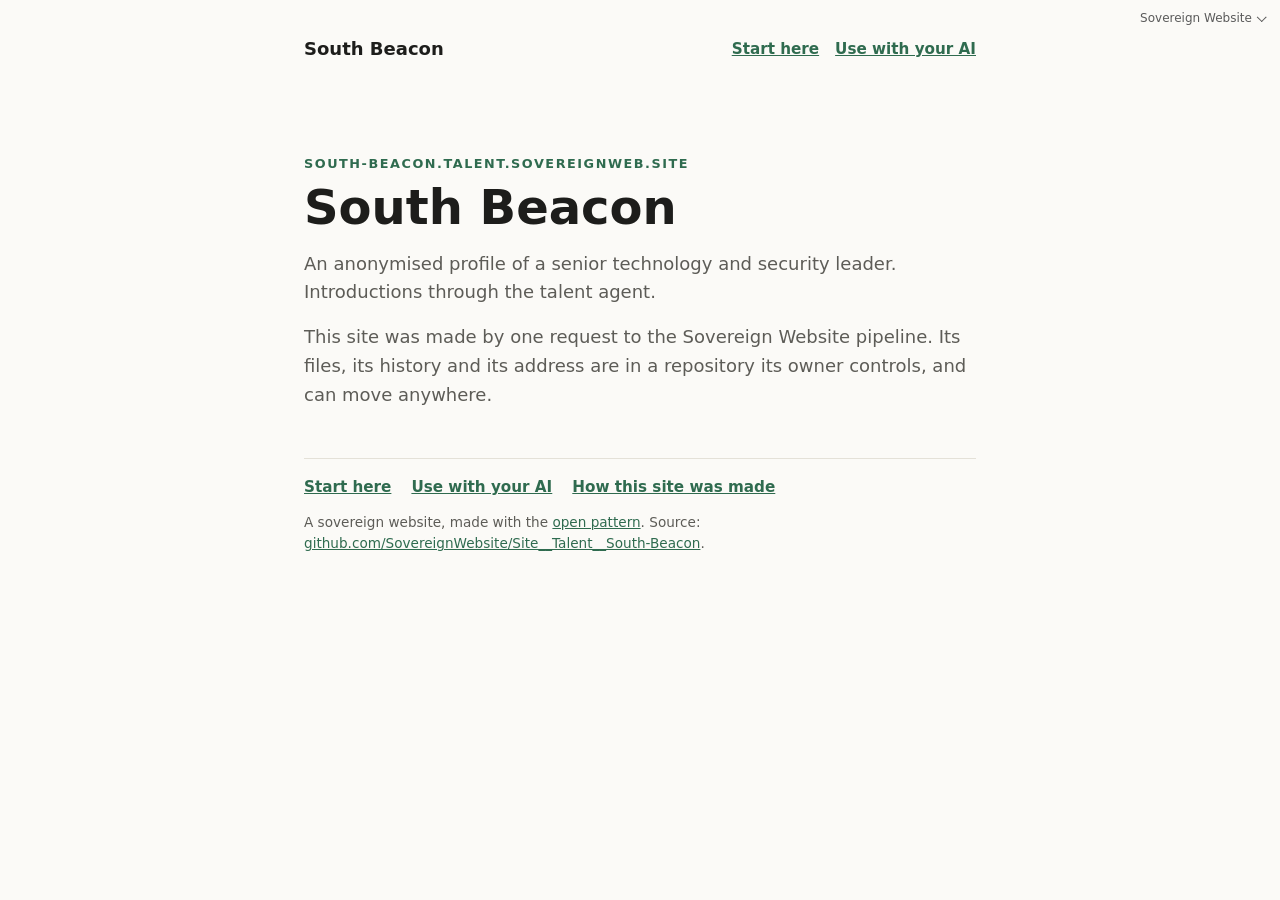
==== site/index.html @ 9245e543 "Seed 16 files from SovereignWebsite__Factory (org-apply)" ====
<!doctype html>
<html lang="en-GB">
<head>
<meta charset="utf-8">
<meta name="viewport" content="width=device-width, initial-scale=1">
<title>South Beacon</title>
<meta name="description" content="An anonymised profile of a senior technology and security leader. Introductions through the talent agent.">
<meta property="og:type" content="website">
<meta property="og:site_name" content="South Beacon">
<meta property="og:locale" content="en_GB">
<meta property="og:url" content="https://south-beacon.talent.sovereignweb.site/">
<meta property="og:title" content="South Beacon">
<meta property="og:description" content="An anonymised profile of a senior technology and security leader. Introductions through the talent agent.">
<meta property="og:image" content="https://south-beacon.talent.sovereignweb.site/assets/share/card-1200x630.jpg">
<meta property="og:image:type" content="image/jpeg">
<meta property="og:image:width" content="1200">
<meta property="og:image:height" content="630">
<meta property="og:image:alt" content="South Beacon">
<meta name="twitter:card" content="summary_large_image">
<meta name="twitter:title" content="South Beacon">
<meta name="twitter:description" content="An anonymised profile of a senior technology and security leader. Introductions through the talent agent.">
<meta name="twitter:image" content="https://south-beacon.talent.sovereignweb.site/assets/share/card-1200x630.jpg">
<link rel="canonical" href="https://south-beacon.talent.sovereignweb.site/">
<style>
:root{--bg:#fbfaf7;--fg:#1d1d1b;--muted:#5d5c57;--accent:#2f6b4f;--line:#e4e1d8}
@media (prefers-color-scheme:dark){:root{--bg:#141513;--fg:#ecebe6;--muted:#a8a69e;--accent:#7fc3a0;--line:#2c2d29}}
*{box-sizing:border-box}body{margin:0;background:var(--bg);color:var(--fg);font:18px/1.6 system-ui,-apple-system,Segoe UI,sans-serif}
main{max-width:44rem;margin:0 auto;padding:10vh 1rem 4rem}
.skip{position:absolute;left:-999px}.skip:focus{left:1rem;top:1rem}
.mark{font-size:.8rem;letter-spacing:.12em;text-transform:uppercase;color:var(--accent);font-weight:600}
h1{font-size:clamp(2rem,6vw,3rem);line-height:1.1;margin:.4rem 0 1rem}
p{color:var(--muted);margin:0 0 1rem}a{color:var(--accent)}
footer{margin-top:3rem;padding-top:1rem;border-top:1px solid var(--line);font-size:.85rem;color:var(--muted)}
/* The Sovereign Website credit on a customer's site: one small, muted control at the far top right that opens a
   pop-up menu of the family links. Not a strip and not a menu bar: the site is about its owner (Dinis, 20 November
   2026: "It needs to fundamentally be about the site and who is it about ... top right pop-up menu").
   CSS only (details/summary), so no script and no CSP issue. It sits in the page's corner, above the owner's header;
   a site whose own header uses that corner moves it with --family-top / --family-right.
   To remove it, the owner sets one attribute: <html data-family-credit="off">. */
.family-credit{--fam-fg:var(--family-fg,#5a5a5a);--fam-strong:var(--family-fg-strong,#111);--fam-bg:var(--family-bg,#fff);
  position:absolute;top:var(--family-top,.4rem);right:var(--family-right,.75rem);z-index:50;font-size:.75rem;line-height:1.4}
@media (prefers-color-scheme:dark){.family-credit{--fam-fg:var(--family-fg,#b5b5b5);--fam-strong:var(--family-fg-strong,#fff);--fam-bg:var(--family-bg,#1c1c1c)}}
.family-credit summary{display:inline-flex;align-items:center;gap:.3rem;cursor:pointer;color:var(--fam-fg);list-style:none;min-height:24px;padding:.15rem .3rem;border-radius:4px}
.family-credit summary::-webkit-details-marker{display:none}
.family-credit summary::after{content:"";width:.35rem;height:.35rem;border:solid currentColor;border-width:0 1px 1px 0;transform:rotate(45deg) translateY(-2px)}
.family-credit summary:hover,.family-credit summary:focus-visible,.family-credit[open] summary{color:var(--fam-strong)}
.family-credit ul{position:absolute;right:0;top:100%;margin:.25rem 0 0;padding:.35rem 0;list-style:none;min-width:11rem;
  background:var(--fam-bg);border:1px solid rgba(127,127,127,.3);border-radius:6px;box-shadow:0 4px 16px rgba(0,0,0,.12)}
.family-credit a{display:block;padding:.3rem .8rem;min-height:24px;color:var(--fam-fg);text-decoration:none}
.family-credit a:hover,.family-credit a:focus-visible{color:var(--fam-strong);background:rgba(127,127,127,.1)}
.family-credit .family-gap{border-bottom:1px solid rgba(127,127,127,.25);padding-bottom:.3rem;margin-bottom:.3rem}
[data-family-credit="off"] .family-credit{display:none}
@media print{.family-credit{display:none}}
.top{display:flex;flex-wrap:wrap;align-items:center;gap:.5rem 1.5rem;max-width:44rem;margin:0 auto;padding:2.2rem 1rem 0}
.top .name{font-weight:600;color:var(--fg);text-decoration:none}
.own{display:flex;gap:1rem;margin-left:auto;font-size:.95rem}
.own a,.site-links a{color:var(--accent);font-weight:600}
.site-links{display:flex;flex-wrap:wrap;gap:.25rem 1.25rem;margin-bottom:.8rem;font-size:.95rem}
@media (max-width:40rem){.own{margin:0;width:100%}}
h2{font-size:1.25rem;margin:2rem 0 .5rem}ol,ul.plain{color:var(--muted);padding-left:1.2rem}li{margin:.35rem 0}
pre{background:rgba(127,127,127,.1);padding:.8rem 1rem;border-radius:6px;white-space:pre-wrap;font-size:.9rem;color:var(--fg)}
code{font-size:.9em}main a,main code{overflow-wrap:anywhere}
</style>
</head>
<body>
<a class="skip" href="#main">Skip to content</a>
<details class="family-credit">
  <summary>Sovereign Website</summary>
  <ul>
    <li><a href="/start/">Start here</a></li>
    <li><a href="/agents/">Use with your AI</a></li>
    <li class="family-gap"><a href="/admin/">How this site was made</a></li>
    <li><a href="https://sovereignwebsite.ai/">Sovereign Website</a></li>
    <li><a href="https://sovereignwebsite.org/">Principles</a></li>
    <li><a href="https://sovereignwebsite.site/">Hosted</a></li>
    <li><a href="https://hub.sovereignweb.site/">Hub</a></li>
    <li><a href="https://agents.sovereignweb.site/">Agents</a></li>
    <li><a href="https://vault.sovereignwebsite.site/">Vault</a></li>
    <li><a href="https://agenticcells.ai/">AgentiCCells</a></li>
    <li><a href="https://riskmandate.ai/">RiskMandate</a></li>
    <li><a href="https://newsroom.sgit.ai/">Newsroom</a></li>
  </ul>
</details>
<header class="top">
  <a class="name" href="/">South Beacon</a>
  <nav class="own" aria-label="This site">
    <a href="/start/">Start here</a>
    <a href="/agents/">Use with your AI</a>
  </nav>
</header>
<main id="main">
<div class="mark">south-beacon.talent.sovereignweb.site</div>
<h1>South Beacon</h1>
<p>An anonymised profile of a senior technology and security leader. Introductions through the talent agent.</p>
<p>This site was made by one request to the Sovereign Website pipeline. Its files, its history and its address are in a repository its owner controls, and can move anywhere.</p>
<footer>
<nav class="site-links" aria-label="About this site">
  <a href="/start/">Start here</a>
  <a href="/agents/">Use with your AI</a>
  <a href="/admin/">How this site was made</a>
</nav>
A sovereign website, made with the <a href="https://sovereignwebsite.org/">open pattern</a>. Source: <a href="https://github.com/SovereignWebsite/Site__Talent__South-Beacon">github.com/SovereignWebsite/Site__Talent__South-Beacon</a>.</footer>
</main>
</body>
</html>
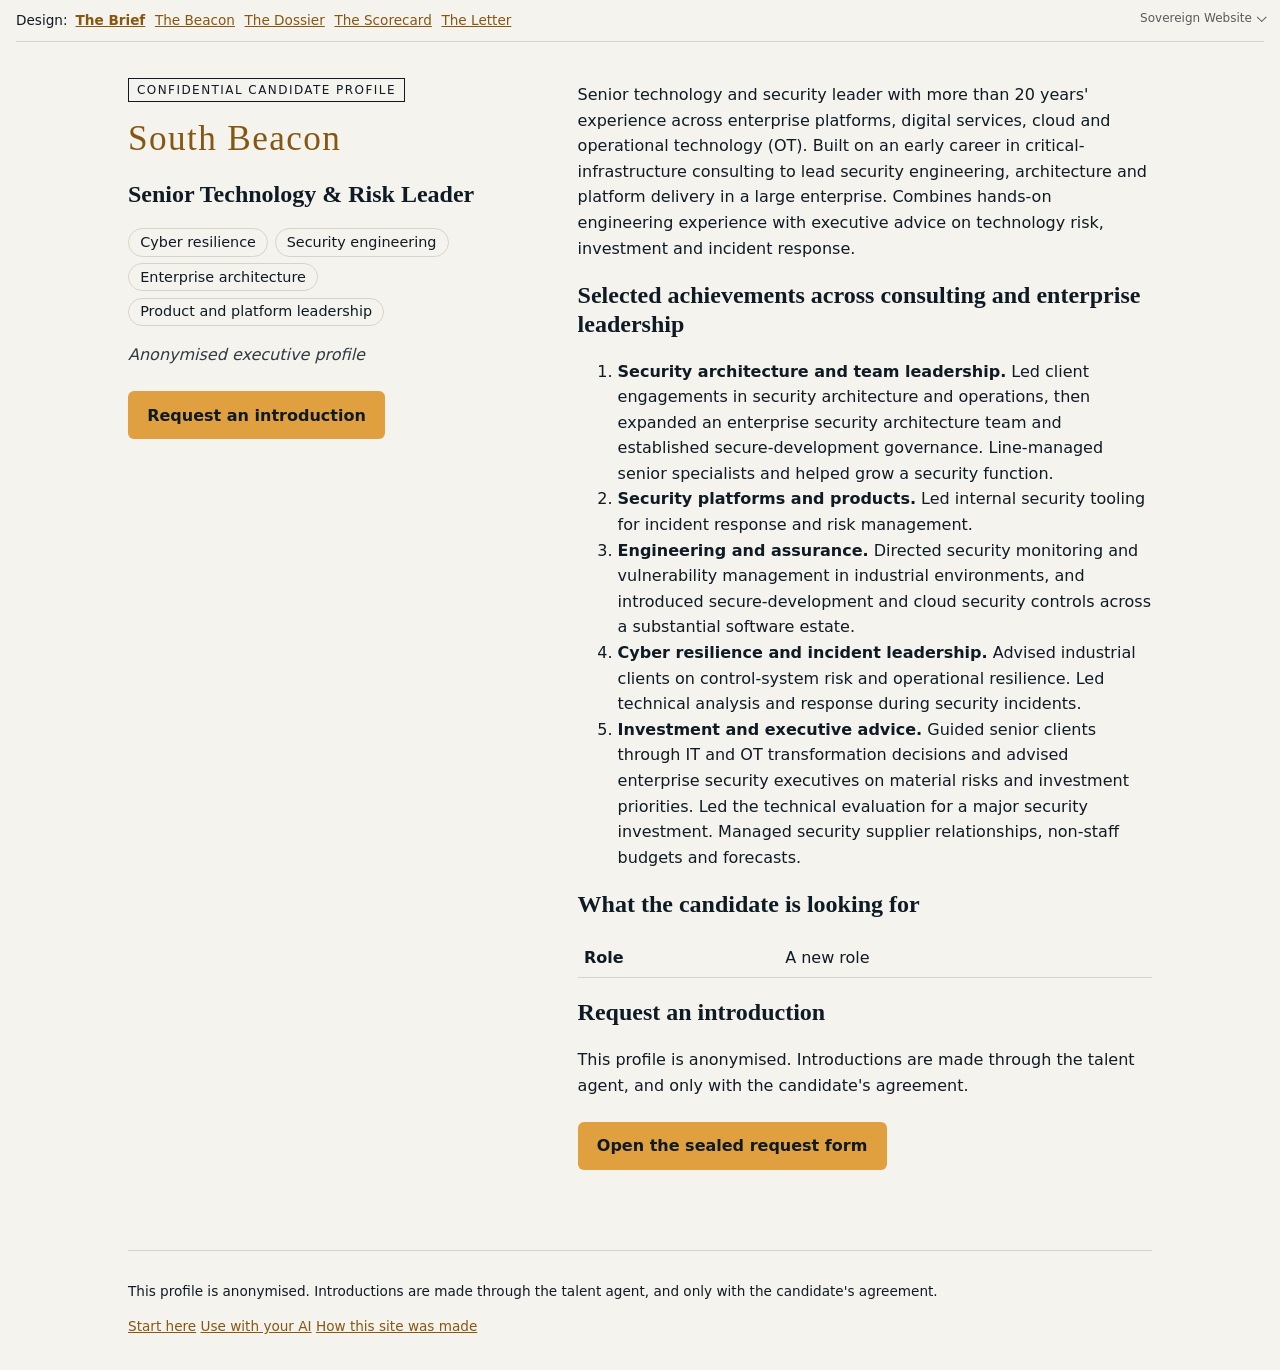
==== commit 53ed6713: "South Beacon: the anonymised profile in five designs, with the introduction form The Brief (home), T" ====
--- a/site/index.html
+++ b/site/index.html
@@ -21,49 +21,10 @@
 <meta name="twitter:description" content="An anonymised profile of a senior technology and security leader. Introductions through the talent agent.">
 <meta name="twitter:image" content="https://south-beacon.talent.sovereignweb.site/assets/share/card-1200x630.jpg">
 <link rel="canonical" href="https://south-beacon.talent.sovereignweb.site/">
-<style>
-:root{--bg:#fbfaf7;--fg:#1d1d1b;--muted:#5d5c57;--accent:#2f6b4f;--line:#e4e1d8}
-@media (prefers-color-scheme:dark){:root{--bg:#141513;--fg:#ecebe6;--muted:#a8a69e;--accent:#7fc3a0;--line:#2c2d29}}
-*{box-sizing:border-box}body{margin:0;background:var(--bg);color:var(--fg);font:18px/1.6 system-ui,-apple-system,Segoe UI,sans-serif}
-main{max-width:44rem;margin:0 auto;padding:10vh 1rem 4rem}
-.skip{position:absolute;left:-999px}.skip:focus{left:1rem;top:1rem}
-.mark{font-size:.8rem;letter-spacing:.12em;text-transform:uppercase;color:var(--accent);font-weight:600}
-h1{font-size:clamp(2rem,6vw,3rem);line-height:1.1;margin:.4rem 0 1rem}
-p{color:var(--muted);margin:0 0 1rem}a{color:var(--accent)}
-footer{margin-top:3rem;padding-top:1rem;border-top:1px solid var(--line);font-size:.85rem;color:var(--muted)}
-/* The Sovereign Website credit on a customer's site: one small, muted control at the far top right that opens a
-   pop-up menu of the family links. Not a strip and not a menu bar: the site is about its owner (Dinis, 20 November
-   2026: "It needs to fundamentally be about the site and who is it about ... top right pop-up menu").
-   CSS only (details/summary), so no script and no CSP issue. It sits in the page's corner, above the owner's header;
-   a site whose own header uses that corner moves it with --family-top / --family-right.
-   To remove it, the owner sets one attribute: <html data-family-credit="off">. */
-.family-credit{--fam-fg:var(--family-fg,#5a5a5a);--fam-strong:var(--family-fg-strong,#111);--fam-bg:var(--family-bg,#fff);
-  position:absolute;top:var(--family-top,.4rem);right:var(--family-right,.75rem);z-index:50;font-size:.75rem;line-height:1.4}
-@media (prefers-color-scheme:dark){.family-credit{--fam-fg:var(--family-fg,#b5b5b5);--fam-strong:var(--family-fg-strong,#fff);--fam-bg:var(--family-bg,#1c1c1c)}}
-.family-credit summary{display:inline-flex;align-items:center;gap:.3rem;cursor:pointer;color:var(--fam-fg);list-style:none;min-height:24px;padding:.15rem .3rem;border-radius:4px}
-.family-credit summary::-webkit-details-marker{display:none}
-.family-credit summary::after{content:"";width:.35rem;height:.35rem;border:solid currentColor;border-width:0 1px 1px 0;transform:rotate(45deg) translateY(-2px)}
-.family-credit summary:hover,.family-credit summary:focus-visible,.family-credit[open] summary{color:var(--fam-strong)}
-.family-credit ul{position:absolute;right:0;top:100%;margin:.25rem 0 0;padding:.35rem 0;list-style:none;min-width:11rem;
-  background:var(--fam-bg);border:1px solid rgba(127,127,127,.3);border-radius:6px;box-shadow:0 4px 16px rgba(0,0,0,.12)}
-.family-credit a{display:block;padding:.3rem .8rem;min-height:24px;color:var(--fam-fg);text-decoration:none}
-.family-credit a:hover,.family-credit a:focus-visible{color:var(--fam-strong);background:rgba(127,127,127,.1)}
-.family-credit .family-gap{border-bottom:1px solid rgba(127,127,127,.25);padding-bottom:.3rem;margin-bottom:.3rem}
-[data-family-credit="off"] .family-credit{display:none}
-@media print{.family-credit{display:none}}
-.top{display:flex;flex-wrap:wrap;align-items:center;gap:.5rem 1.5rem;max-width:44rem;margin:0 auto;padding:2.2rem 1rem 0}
-.top .name{font-weight:600;color:var(--fg);text-decoration:none}
-.own{display:flex;gap:1rem;margin-left:auto;font-size:.95rem}
-.own a,.site-links a{color:var(--accent);font-weight:600}
-.site-links{display:flex;flex-wrap:wrap;gap:.25rem 1.25rem;margin-bottom:.8rem;font-size:.95rem}
-@media (max-width:40rem){.own{margin:0;width:100%}}
-h2{font-size:1.25rem;margin:2rem 0 .5rem}ol,ul.plain{color:var(--muted);padding-left:1.2rem}li{margin:.35rem 0}
-pre{background:rgba(127,127,127,.1);padding:.8rem 1rem;border-radius:6px;white-space:pre-wrap;font-size:.9rem;color:var(--fg)}
-code{font-size:.9em}main a,main code{overflow-wrap:anywhere}
-</style>
+<link rel="stylesheet" href="./assets/site.css">
 </head>
-<body>
-<a class="skip" href="#main">Skip to content</a>
+<body class="d-brief">
+<a class="skip" href="#main">Skip to the profile</a>
 <details class="family-credit">
   <summary>Sovereign Website</summary>
   <ul>
@@ -81,25 +42,12 @@
     <li><a href="https://newsroom.sgit.ai/">Newsroom</a></li>
   </ul>
 </details>
-<header class="top">
-  <a class="name" href="/">South Beacon</a>
-  <nav class="own" aria-label="This site">
-    <a href="/start/">Start here</a>
-    <a href="/agents/">Use with your AI</a>
-  </nav>
-</header>
+<nav class="chooser" aria-label="Choose a design"><span>Design:</span><ul><li><a href="./" aria-current="page">The Brief</a></li><li><a href="./designs/beacon/">The Beacon</a></li><li><a href="./designs/dossier/">The Dossier</a></li><li><a href="./designs/scorecard/">The Scorecard</a></li><li><a href="./designs/letter/">The Letter</a></li></ul></nav>
 <main id="main">
-<div class="mark">south-beacon.talent.sovereignweb.site</div>
-<h1>South Beacon</h1>
-<p>An anonymised profile of a senior technology and security leader. Introductions through the talent agent.</p>
-<p>This site was made by one request to the Sovereign Website pipeline. Its files, its history and its address are in a repository its owner controls, and can move anywhere.</p>
-<footer>
-<nav class="site-links" aria-label="About this site">
-  <a href="/start/">Start here</a>
-  <a href="/agents/">Use with your AI</a>
-  <a href="/admin/">How this site was made</a>
-</nav>
-A sovereign website, made with the <a href="https://sovereignwebsite.org/">open pattern</a>. Source: <a href="https://github.com/SovereignWebsite/Site__Talent__South-Beacon">github.com/SovereignWebsite/Site__Talent__South-Beacon</a>.</footer>
+<div class="brief">
+<aside class="brief-left"><p class="boxed">Confidential candidate profile</p><p class="wordmark">South Beacon</p><h1>Senior Technology &amp; Risk Leader</h1><ul class="specs"><li>Cyber resilience</li><li>Security engineering</li><li>Enterprise architecture</li><li>Product and platform leadership</li></ul><p class="label">Anonymised executive profile</p><a class="cta" href="./introduction/">Request an introduction</a></aside>
+<div class="brief-right"><p class="summary">Senior technology and security leader with more than 20 years' experience across enterprise platforms, digital services, cloud and operational technology (OT). Built on an early career in critical-infrastructure consulting to lead security engineering, architecture and platform delivery in a large enterprise. Combines hands-on engineering experience with executive advice on technology risk, investment and incident response.</p><h2>Selected achievements across consulting and enterprise leadership</h2><ol class="ach"><li><strong>Security architecture and team leadership.</strong> Led client engagements in security architecture and operations, then expanded an enterprise security architecture team and established secure-development governance. Line-managed senior specialists and helped grow a security function.</li><li><strong>Security platforms and products.</strong> Led internal security tooling for incident response and risk management.</li><li><strong>Engineering and assurance.</strong> Directed security monitoring and vulnerability management in industrial environments, and introduced secure-development and cloud security controls across a substantial software estate.</li><li><strong>Cyber resilience and incident leadership.</strong> Advised industrial clients on control-system risk and operational resilience. Led technical analysis and response during security incidents.</li><li><strong>Investment and executive advice.</strong> Guided senior clients through IT and OT transformation decisions and advised enterprise security executives on material risks and investment priorities. Led the technical evaluation for a major security investment. Managed security supplier relationships, non-staff budgets and forecasts.</li></ol><section class="looking" aria-labelledby="lk"><h2 id="lk">What the candidate is looking for</h2><table><tbody><tr><th scope="row">Role</th><td>A new role</td></tr></tbody></table></section><section id="introduction" class="intro" aria-labelledby="in"><h2 id="in">Request an introduction</h2><p>This profile is anonymised. Introductions are made through the talent agent, and only with the candidate's agreement.</p><p><a class="cta" href="./introduction/">Open the sealed request form</a></p></section></div></div>
 </main>
+<footer><p>This profile is anonymised. Introductions are made through the talent agent, and only with the candidate's agreement.</p><nav class="site-links" aria-label="About this site"><a href="/start/">Start here</a> <a href="/agents/">Use with your AI</a> <a href="/admin/">How this site was made</a></nav></footer>
 </body>
 </html>
--- a/site/assets/site.css
+++ b/site/assets/site.css
@@ -0,0 +1,63 @@
+:root{--ink:#0E1A24;--paper:#F5F3EE;--amber:#E0A040;--amber-text:#865710;--line:#d8d3c8;--bg:var(--paper);--fg:var(--ink);--accent:var(--amber-text)}
+@media (prefers-color-scheme:dark){:root{--bg:var(--ink);--fg:var(--paper);--accent:var(--amber);--line:#2c3a46}}
+*{box-sizing:border-box}html{-webkit-text-size-adjust:100%}
+body{margin:0;background:var(--bg);color:var(--fg);font:1rem/1.6 system-ui,-apple-system,"Segoe UI",Roboto,sans-serif;padding:0 16px}
+main{max-width:64rem;margin:0 auto;padding:1.5rem 0}
+h1,h2,h3,.wordmark,.stencil{font-family:Georgia,"Times New Roman",serif;line-height:1.2}
+.wordmark{font-size:2.2rem;letter-spacing:.04em;margin:.2rem 0;color:var(--accent)}
+.label{font-style:italic;opacity:.85}
+.specs{list-style:none;padding:0;display:flex;flex-wrap:wrap;gap:.4rem}.specs li{border:1px solid var(--line);border-radius:99px;padding:.1rem .7rem;font-size:.9rem}
+.cta{display:inline-block;background:var(--amber);color:var(--ink);font-weight:600;padding:.7rem 1.2rem;border-radius:6px;text-decoration:none;margin:.5rem 0}
+.cta:focus-visible,a:focus-visible{outline:3px solid var(--accent);outline-offset:2px}
+a{color:var(--accent)}
+table{border-collapse:collapse;width:100%}th,td{text-align:left;padding:.4rem;border-bottom:1px solid var(--line);vertical-align:top}
+.form-slot{border:1px dashed var(--line);padding:1rem;border-radius:6px}
+.skip{position:absolute;left:-999px}.skip:focus{left:16px;top:8px;background:var(--bg);padding:.4rem}
+.chooser{display:flex;flex-wrap:wrap;gap:.5rem;align-items:center;font-size:.85rem;padding:.6rem 0;border-bottom:1px solid var(--line)}
+.chooser ul{list-style:none;display:flex;flex-wrap:wrap;gap:.6rem;padding:0;margin:0}.chooser [aria-current]{font-weight:700}
+footer{max-width:64rem;margin:2rem auto;font-size:.85rem;border-top:1px solid var(--line);padding-top:1rem}.draft{font-weight:600}
+/* The Brief */
+.boxed{display:inline-block;border:1px solid currentColor;padding:.1rem .5rem;font-size:.75rem;letter-spacing:.12em;text-transform:uppercase}
+@media (min-width:52rem){.brief{display:grid;grid-template-columns:40% 1fr;gap:2.5rem}.brief-left{position:sticky;top:1rem;align-self:start}}
+@media print{.chooser,.cta,.form-slot,footer .draft{display:none}body{font-size:10pt}}
+/* The Beacon */
+.d-beacon{--bg:var(--ink);--fg:var(--paper);--accent:var(--amber);--line:#2c3a46;--family-fg:#c9c9c9;--family-fg-strong:#fff;--family-bg:#1c2731}
+.beacon{width:12rem;max-width:100%;height:auto}.beacon .tower{fill:currentColor;opacity:.8}.beacon .lamp{fill:var(--amber)}
+.beacon .sweep path{fill:var(--amber);opacity:.35;transform-origin:60px 40px;animation:sweep 6s ease-in-out infinite alternate}
+@keyframes sweep{from{transform:scaleX(.3)}to{transform:scaleX(1)}}
+@media (prefers-reduced-motion:reduce){.beacon .sweep path{animation:none}}
+.hero{text-align:center;padding:2rem 0}.hero .specs{justify-content:center}
+.signals{list-style:none;padding:0;display:grid;gap:1rem}@media (min-width:52rem){.signals{grid-template-columns:repeat(2,1fr)}}
+.signals li{border-left:3px solid var(--amber);padding-left:1rem}.sig{font-family:Georgia,serif;color:var(--amber)}
+/* The Dossier */
+.d-dossier .cover{background:#d9c49a;color:var(--ink);padding:3rem 1rem;text-align:center;border-radius:4px}
+.d-dossier .cover a{color:var(--ink)}
+.stencil{font-size:2.4rem;letter-spacing:.2em;text-transform:uppercase;margin:0}
+.cards{display:grid;gap:1.2rem;margin-top:1.5rem}.card{background:var(--bg);border:1px solid var(--line);border-top:6px solid var(--amber);padding:1rem 1.2rem;border-radius:4px}
+/* The Scorecard */
+.tiles{list-style:none;padding:0;display:grid;gap:1rem}@media (min-width:44rem){.tiles{grid-template-columns:repeat(2,1fr)}}
+.tiles li{border:1px solid var(--line);border-radius:6px;padding:1rem}.fit{list-style:none;padding:0}.fit li{padding:.3rem 0}.hint{font-size:.9rem}
+/* The Letter */
+.letter{max-width:40rem;margin:0 auto;font-family:Georgia,"Times New Roman",serif;font-size:1.08rem}
+.sign{font-style:italic;font-size:1.4rem;color:var(--accent)}
+.d-letter .intro{max-width:40rem;margin:2rem auto 0}
+/* The Sovereign Website credit on a customer's site: one small, muted control at the far top right that opens a
+   pop-up menu of the family links. Not a strip and not a menu bar: the site is about its owner (Dinis, 20 November
+   2026: "It needs to fundamentally be about the site and who is it about ... top right pop-up menu").
+   CSS only (details/summary), so no script and no CSP issue. It sits in the page's corner, above the owner's header;
+   a site whose own header uses that corner moves it with --family-top / --family-right.
+   To remove it, the owner sets one attribute: <html data-family-credit="off">. */
+.family-credit{--fam-fg:var(--family-fg,#5a5a5a);--fam-strong:var(--family-fg-strong,#111);--fam-bg:var(--family-bg,#fff);
+  position:absolute;top:var(--family-top,.4rem);right:var(--family-right,.75rem);z-index:50;font-size:.75rem;line-height:1.4}
+@media (prefers-color-scheme:dark){.family-credit{--fam-fg:var(--family-fg,#b5b5b5);--fam-strong:var(--family-fg-strong,#fff);--fam-bg:var(--family-bg,#1c1c1c)}}
+.family-credit summary{display:inline-flex;align-items:center;gap:.3rem;cursor:pointer;color:var(--fam-fg);list-style:none;min-height:24px;padding:.15rem .3rem;border-radius:4px}
+.family-credit summary::-webkit-details-marker{display:none}
+.family-credit summary::after{content:"";width:.35rem;height:.35rem;border:solid currentColor;border-width:0 1px 1px 0;transform:rotate(45deg) translateY(-2px)}
+.family-credit summary:hover,.family-credit summary:focus-visible,.family-credit[open] summary{color:var(--fam-strong)}
+.family-credit ul{position:absolute;right:0;top:100%;margin:.25rem 0 0;padding:.35rem 0;list-style:none;min-width:11rem;
+  background:var(--fam-bg);border:1px solid rgba(127,127,127,.3);border-radius:6px;box-shadow:0 4px 16px rgba(0,0,0,.12)}
+.family-credit a{display:block;padding:.3rem .8rem;min-height:24px;color:var(--fam-fg);text-decoration:none}
+.family-credit a:hover,.family-credit a:focus-visible{color:var(--fam-strong);background:rgba(127,127,127,.1)}
+.family-credit .family-gap{border-bottom:1px solid rgba(127,127,127,.25);padding-bottom:.3rem;margin-bottom:.3rem}
+[data-family-credit="off"] .family-credit{display:none}
+@media print{.family-credit{display:none}}
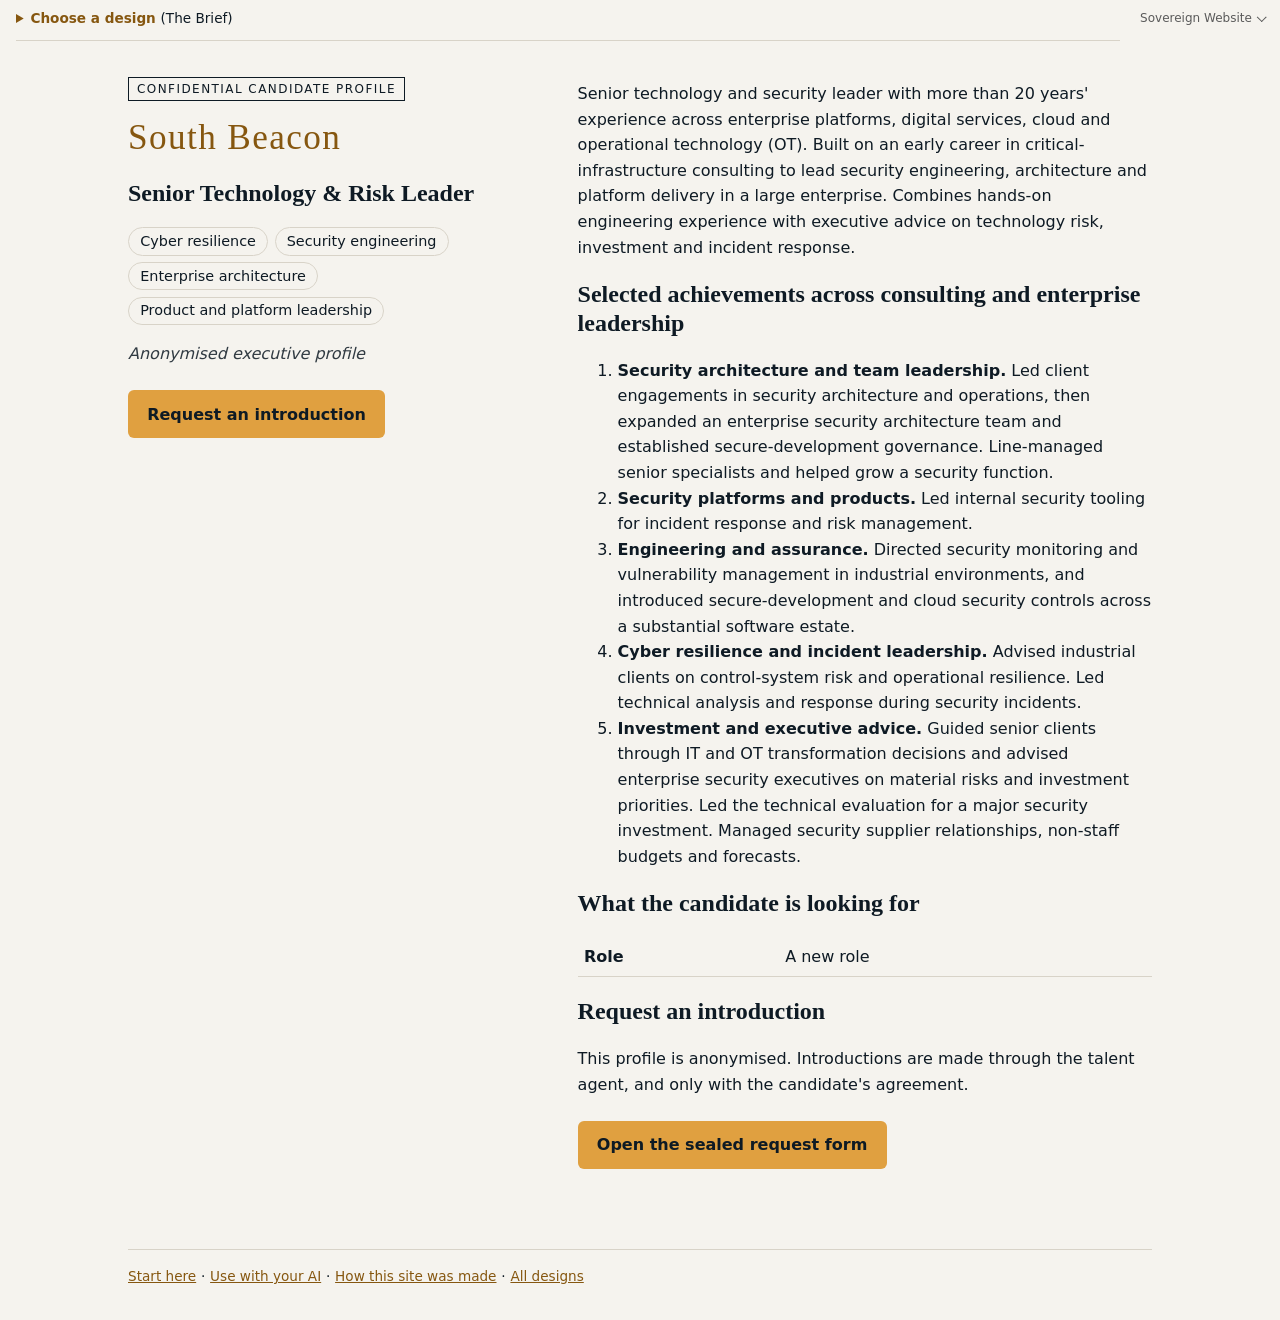
==== commit 93ee52a4: "South Beacon: design round 1 fixes From design.b.rounds' round 1: the design switcher is now one "Ch" ====
--- a/site/index.html
+++ b/site/index.html
@@ -42,12 +42,12 @@
     <li><a href="https://newsroom.sgit.ai/">Newsroom</a></li>
   </ul>
 </details>
-<nav class="chooser" aria-label="Choose a design"><span>Design:</span><ul><li><a href="./" aria-current="page">The Brief</a></li><li><a href="./designs/beacon/">The Beacon</a></li><li><a href="./designs/dossier/">The Dossier</a></li><li><a href="./designs/scorecard/">The Scorecard</a></li><li><a href="./designs/letter/">The Letter</a></li></ul></nav>
+<details class="chooser"><summary>Choose a design <span class="now">(The Brief)</span></summary><nav aria-label="Designs"><ul><li><a href="./" aria-current="page">The Brief</a></li><li><a href="./designs/beacon/">The Beacon</a></li><li><a href="./designs/dossier/">The Dossier</a></li><li><a href="./designs/scorecard/">The Scorecard</a></li><li><a href="./designs/letter/">The Letter</a></li></ul></nav></details>
 <main id="main">
 <div class="brief">
 <aside class="brief-left"><p class="boxed">Confidential candidate profile</p><p class="wordmark">South Beacon</p><h1>Senior Technology &amp; Risk Leader</h1><ul class="specs"><li>Cyber resilience</li><li>Security engineering</li><li>Enterprise architecture</li><li>Product and platform leadership</li></ul><p class="label">Anonymised executive profile</p><a class="cta" href="./introduction/">Request an introduction</a></aside>
 <div class="brief-right"><p class="summary">Senior technology and security leader with more than 20 years' experience across enterprise platforms, digital services, cloud and operational technology (OT). Built on an early career in critical-infrastructure consulting to lead security engineering, architecture and platform delivery in a large enterprise. Combines hands-on engineering experience with executive advice on technology risk, investment and incident response.</p><h2>Selected achievements across consulting and enterprise leadership</h2><ol class="ach"><li><strong>Security architecture and team leadership.</strong> Led client engagements in security architecture and operations, then expanded an enterprise security architecture team and established secure-development governance. Line-managed senior specialists and helped grow a security function.</li><li><strong>Security platforms and products.</strong> Led internal security tooling for incident response and risk management.</li><li><strong>Engineering and assurance.</strong> Directed security monitoring and vulnerability management in industrial environments, and introduced secure-development and cloud security controls across a substantial software estate.</li><li><strong>Cyber resilience and incident leadership.</strong> Advised industrial clients on control-system risk and operational resilience. Led technical analysis and response during security incidents.</li><li><strong>Investment and executive advice.</strong> Guided senior clients through IT and OT transformation decisions and advised enterprise security executives on material risks and investment priorities. Led the technical evaluation for a major security investment. Managed security supplier relationships, non-staff budgets and forecasts.</li></ol><section class="looking" aria-labelledby="lk"><h2 id="lk">What the candidate is looking for</h2><table><tbody><tr><th scope="row">Role</th><td>A new role</td></tr></tbody></table></section><section id="introduction" class="intro" aria-labelledby="in"><h2 id="in">Request an introduction</h2><p>This profile is anonymised. Introductions are made through the talent agent, and only with the candidate's agreement.</p><p><a class="cta" href="./introduction/">Open the sealed request form</a></p></section></div></div>
 </main>
-<footer><p>This profile is anonymised. Introductions are made through the talent agent, and only with the candidate's agreement.</p><nav class="site-links" aria-label="About this site"><a href="/start/">Start here</a> <a href="/agents/">Use with your AI</a> <a href="/admin/">How this site was made</a></nav></footer>
+<footer><nav class="site-links" aria-label="About this site"><a href="/start/">Start here</a><span aria-hidden="true"> · </span><a href="/agents/">Use with your AI</a><span aria-hidden="true"> · </span><a href="/admin/">How this site was made</a><span aria-hidden="true"> · </span><a href="./designs/">All designs</a></nav></footer>
 </body>
 </html>
--- a/site/assets/site.css
+++ b/site/assets/site.css
@@ -13,8 +13,11 @@
 table{border-collapse:collapse;width:100%}th,td{text-align:left;padding:.4rem;border-bottom:1px solid var(--line);vertical-align:top}
 .form-slot{border:1px dashed var(--line);padding:1rem;border-radius:6px}
 .skip{position:absolute;left:-999px}.skip:focus{left:16px;top:8px;background:var(--bg);padding:.4rem}
-.chooser{display:flex;flex-wrap:wrap;gap:.5rem;align-items:center;font-size:.85rem;padding:.6rem 0;border-bottom:1px solid var(--line)}
-.chooser ul{list-style:none;display:flex;flex-wrap:wrap;gap:.6rem;padding:0;margin:0}.chooser [aria-current]{font-weight:700}
+.chooser{font-size:.85rem;padding:.5rem 0;border-bottom:1px solid var(--line);margin-right:9rem}
+.chooser summary{cursor:pointer;min-height:24px;color:var(--accent);font-weight:600}.chooser .now{font-weight:400;color:var(--fg)}
+.chooser ul{list-style:none;display:flex;flex-wrap:wrap;gap:.4rem .9rem;padding:.5rem 0 0;margin:0}.chooser [aria-current]{font-weight:700}
+.site-links{display:flex;flex-wrap:wrap;gap:.2rem .3rem}
+.designs-list{list-style:none;padding:0;display:grid;gap:1rem}.designs-list li{border:1px solid var(--line);border-radius:6px;padding:1rem}
 footer{max-width:64rem;margin:2rem auto;font-size:.85rem;border-top:1px solid var(--line);padding-top:1rem}.draft{font-weight:600}
 /* The Brief */
 .boxed{display:inline-block;border:1px solid currentColor;padding:.1rem .5rem;font-size:.75rem;letter-spacing:.12em;text-transform:uppercase}
@@ -36,7 +39,7 @@
 .cards{display:grid;gap:1.2rem;margin-top:1.5rem}.card{background:var(--bg);border:1px solid var(--line);border-top:6px solid var(--amber);padding:1rem 1.2rem;border-radius:4px}
 /* The Scorecard */
 .tiles{list-style:none;padding:0;display:grid;gap:1rem}@media (min-width:44rem){.tiles{grid-template-columns:repeat(2,1fr)}}
-.tiles li{border:1px solid var(--line);border-radius:6px;padding:1rem}.fit{list-style:none;padding:0}.fit li{padding:.3rem 0}.hint{font-size:.9rem}
+.tiles li{border:1px solid var(--line);border-radius:6px;padding:1rem}.fit{list-style:none;padding:0}.fit li{padding:.3rem 0;display:flex;gap:.6rem;align-items:flex-start}.fit input{width:24px;height:24px;flex:none;margin:0}.hint{font-size:.9rem}
 /* The Letter */
 .letter{max-width:40rem;margin:0 auto;font-family:Georgia,"Times New Roman",serif;font-size:1.08rem}
 .sign{font-style:italic;font-size:1.4rem;color:var(--accent)}
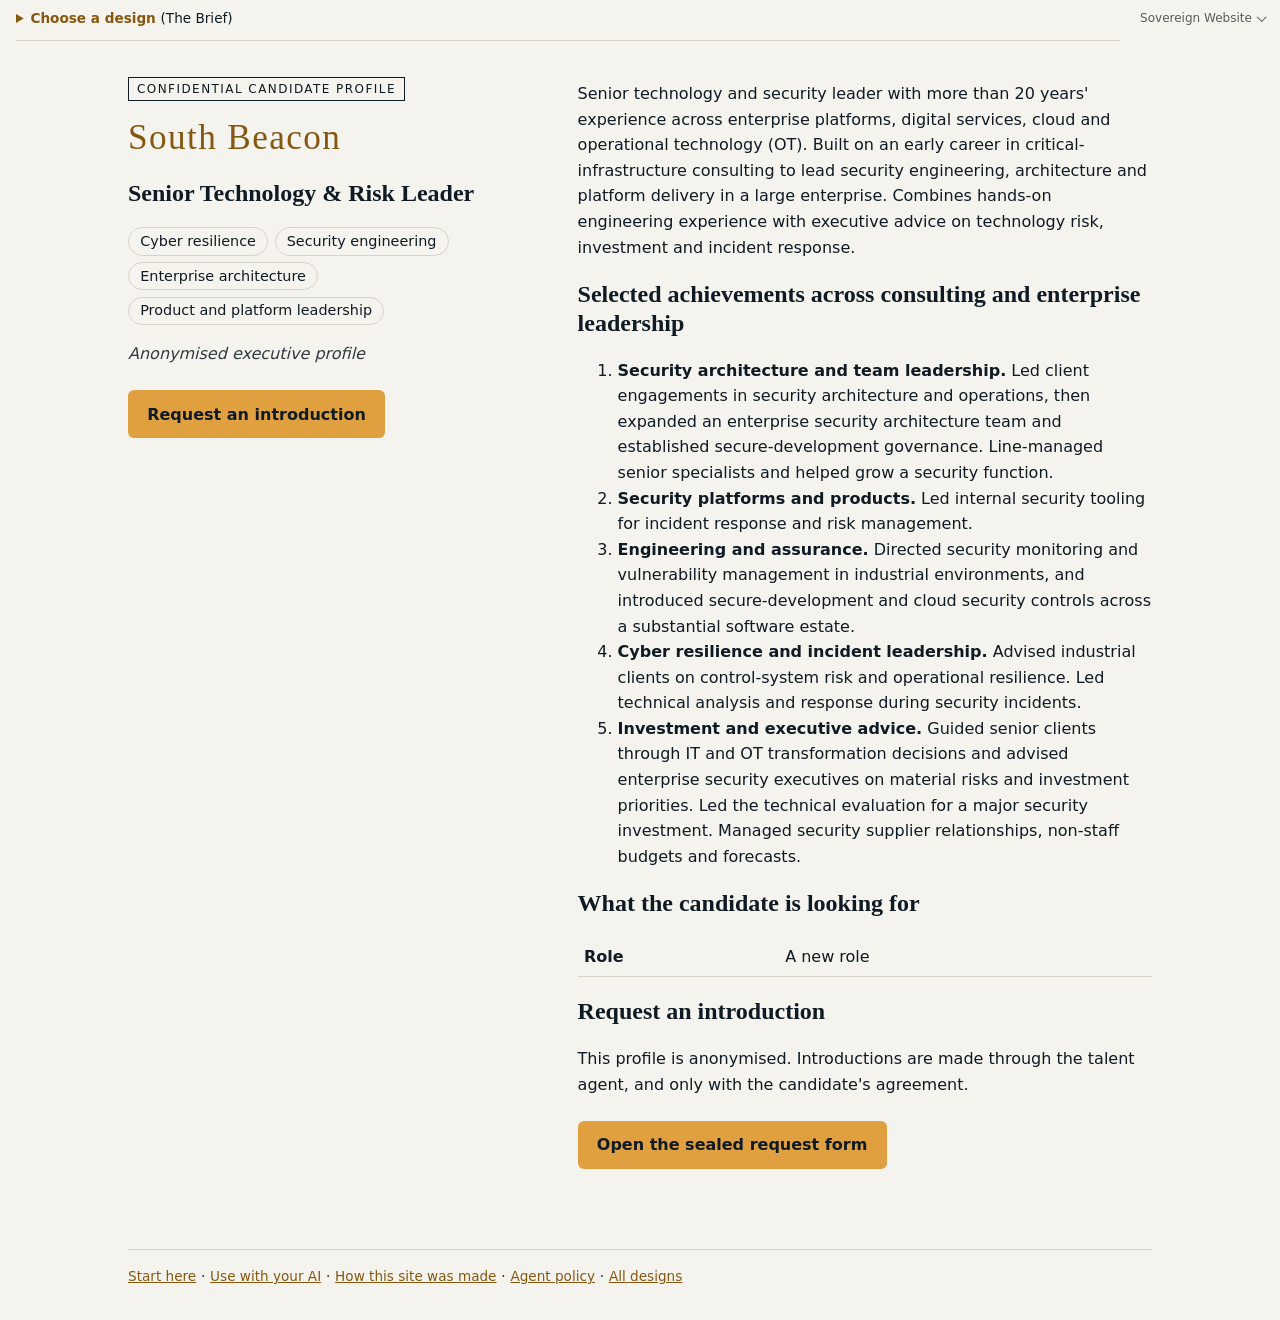
==== commit af62de76: "Agent Behaviour Policy: /policy/abp.json and the /policy/ page, the new quality check, a footer link" ====
--- a/site/index.html
+++ b/site/index.html
@@ -48,6 +48,6 @@
 <aside class="brief-left"><p class="boxed">Confidential candidate profile</p><p class="wordmark">South Beacon</p><h1>Senior Technology &amp; Risk Leader</h1><ul class="specs"><li>Cyber resilience</li><li>Security engineering</li><li>Enterprise architecture</li><li>Product and platform leadership</li></ul><p class="label">Anonymised executive profile</p><a class="cta" href="./introduction/">Request an introduction</a></aside>
 <div class="brief-right"><p class="summary">Senior technology and security leader with more than 20 years' experience across enterprise platforms, digital services, cloud and operational technology (OT). Built on an early career in critical-infrastructure consulting to lead security engineering, architecture and platform delivery in a large enterprise. Combines hands-on engineering experience with executive advice on technology risk, investment and incident response.</p><h2>Selected achievements across consulting and enterprise leadership</h2><ol class="ach"><li><strong>Security architecture and team leadership.</strong> Led client engagements in security architecture and operations, then expanded an enterprise security architecture team and established secure-development governance. Line-managed senior specialists and helped grow a security function.</li><li><strong>Security platforms and products.</strong> Led internal security tooling for incident response and risk management.</li><li><strong>Engineering and assurance.</strong> Directed security monitoring and vulnerability management in industrial environments, and introduced secure-development and cloud security controls across a substantial software estate.</li><li><strong>Cyber resilience and incident leadership.</strong> Advised industrial clients on control-system risk and operational resilience. Led technical analysis and response during security incidents.</li><li><strong>Investment and executive advice.</strong> Guided senior clients through IT and OT transformation decisions and advised enterprise security executives on material risks and investment priorities. Led the technical evaluation for a major security investment. Managed security supplier relationships, non-staff budgets and forecasts.</li></ol><section class="looking" aria-labelledby="lk"><h2 id="lk">What the candidate is looking for</h2><table><tbody><tr><th scope="row">Role</th><td>A new role</td></tr></tbody></table></section><section id="introduction" class="intro" aria-labelledby="in"><h2 id="in">Request an introduction</h2><p>This profile is anonymised. Introductions are made through the talent agent, and only with the candidate's agreement.</p><p><a class="cta" href="./introduction/">Open the sealed request form</a></p></section></div></div>
 </main>
-<footer><nav class="site-links" aria-label="About this site"><a href="/start/">Start here</a><span aria-hidden="true"> · </span><a href="/agents/">Use with your AI</a><span aria-hidden="true"> · </span><a href="/admin/">How this site was made</a><span aria-hidden="true"> · </span><a href="./designs/">All designs</a></nav></footer>
+<footer><nav class="site-links" aria-label="About this site"><a href="/start/">Start here</a><span aria-hidden="true"> · </span><a href="/agents/">Use with your AI</a><span aria-hidden="true"> · </span><a href="/admin/">How this site was made</a><span aria-hidden="true"> · </span><a href="/policy/">Agent policy</a><span aria-hidden="true"> · </span><a href="./designs/">All designs</a></nav></footer>
 </body>
 </html>
--- a/site/assets/site.css
+++ b/site/assets/site.css
@@ -14,7 +14,7 @@
 .form-slot{border:1px dashed var(--line);padding:1rem;border-radius:6px}
 .skip{position:absolute;left:-999px}.skip:focus{left:16px;top:8px;background:var(--bg);padding:.4rem}
 .chooser{font-size:.85rem;padding:.5rem 0;border-bottom:1px solid var(--line);margin-right:9rem}
-.chooser summary{cursor:pointer;min-height:24px;color:var(--accent);font-weight:600}.chooser .now{font-weight:400;color:var(--fg)}
+.chooser summary{cursor:pointer;min-height:24px;color:var(--accent);font-weight:600}.chooser .now{font-weight:400;color:var(--fg)}@media (max-width:30rem){.chooser .now{display:none}}
 .chooser ul{list-style:none;display:flex;flex-wrap:wrap;gap:.4rem .9rem;padding:.5rem 0 0;margin:0}.chooser [aria-current]{font-weight:700}
 .site-links{display:flex;flex-wrap:wrap;gap:.2rem .3rem}
 .designs-list{list-style:none;padding:0;display:grid;gap:1rem}.designs-list li{border:1px solid var(--line);border-radius:6px;padding:1rem}
@@ -35,6 +35,9 @@
 /* The Dossier */
 .d-dossier .cover{background:#d9c49a;color:var(--ink);padding:3rem 1rem;text-align:center;border-radius:4px}
 .d-dossier .cover a{color:var(--ink)}
+.withheld{display:grid;gap:.3rem;margin:1rem 0;font-size:.95rem}.withheld div{display:flex;gap:.8rem;align-items:center;flex-wrap:wrap}
+.withheld dt{min-width:6.5rem;font-weight:600}.withheld dd{margin:0;display:flex;gap:.5rem;align-items:center}
+.bar{display:inline-block;width:8rem;height:.95em;background:var(--fg);border-radius:1px}.w{font-size:.85rem;font-style:italic}
 .stencil{font-size:2.4rem;letter-spacing:.2em;text-transform:uppercase;margin:0}
 .cards{display:grid;gap:1.2rem;margin-top:1.5rem}.card{background:var(--bg);border:1px solid var(--line);border-top:6px solid var(--amber);padding:1rem 1.2rem;border-radius:4px}
 /* The Scorecard */
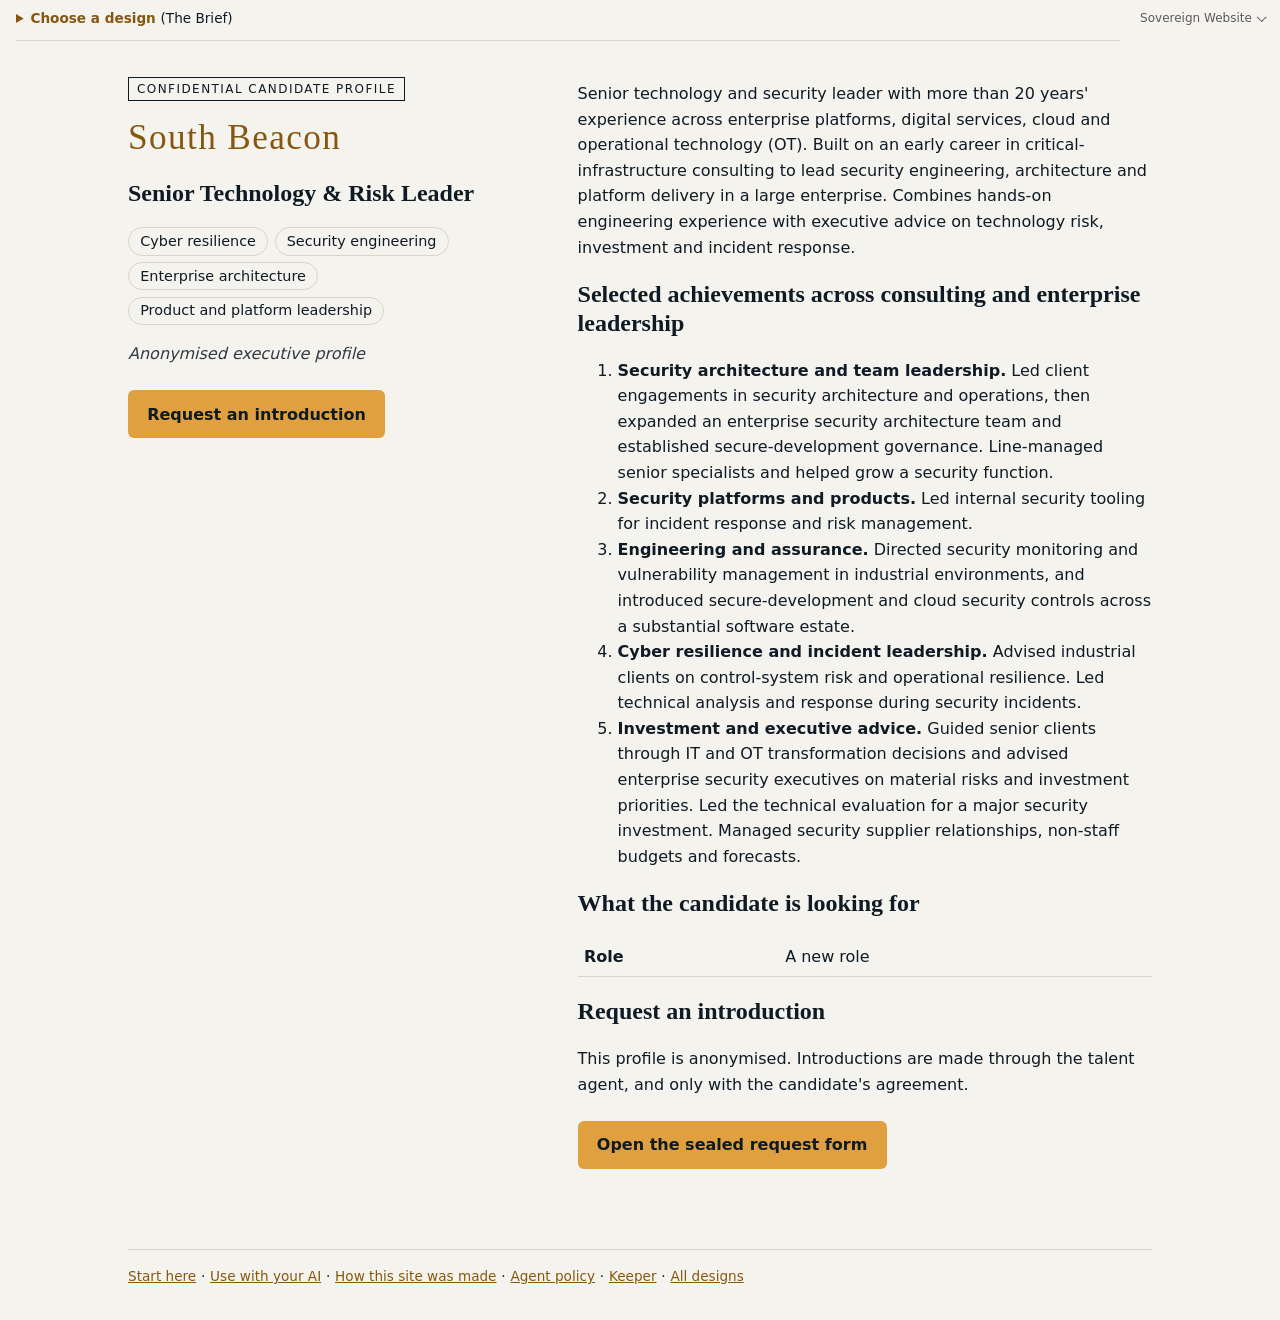
==== commit 7247286e: "Keeper area at /factory/dinis-cruz/account-b/: agent.json, now, role, learnings, messages, decisions" ====
--- a/site/index.html
+++ b/site/index.html
@@ -48,6 +48,6 @@
 <aside class="brief-left"><p class="boxed">Confidential candidate profile</p><p class="wordmark">South Beacon</p><h1>Senior Technology &amp; Risk Leader</h1><ul class="specs"><li>Cyber resilience</li><li>Security engineering</li><li>Enterprise architecture</li><li>Product and platform leadership</li></ul><p class="label">Anonymised executive profile</p><a class="cta" href="./introduction/">Request an introduction</a></aside>
 <div class="brief-right"><p class="summary">Senior technology and security leader with more than 20 years' experience across enterprise platforms, digital services, cloud and operational technology (OT). Built on an early career in critical-infrastructure consulting to lead security engineering, architecture and platform delivery in a large enterprise. Combines hands-on engineering experience with executive advice on technology risk, investment and incident response.</p><h2>Selected achievements across consulting and enterprise leadership</h2><ol class="ach"><li><strong>Security architecture and team leadership.</strong> Led client engagements in security architecture and operations, then expanded an enterprise security architecture team and established secure-development governance. Line-managed senior specialists and helped grow a security function.</li><li><strong>Security platforms and products.</strong> Led internal security tooling for incident response and risk management.</li><li><strong>Engineering and assurance.</strong> Directed security monitoring and vulnerability management in industrial environments, and introduced secure-development and cloud security controls across a substantial software estate.</li><li><strong>Cyber resilience and incident leadership.</strong> Advised industrial clients on control-system risk and operational resilience. Led technical analysis and response during security incidents.</li><li><strong>Investment and executive advice.</strong> Guided senior clients through IT and OT transformation decisions and advised enterprise security executives on material risks and investment priorities. Led the technical evaluation for a major security investment. Managed security supplier relationships, non-staff budgets and forecasts.</li></ol><section class="looking" aria-labelledby="lk"><h2 id="lk">What the candidate is looking for</h2><table><tbody><tr><th scope="row">Role</th><td>A new role</td></tr></tbody></table></section><section id="introduction" class="intro" aria-labelledby="in"><h2 id="in">Request an introduction</h2><p>This profile is anonymised. Introductions are made through the talent agent, and only with the candidate's agreement.</p><p><a class="cta" href="./introduction/">Open the sealed request form</a></p></section></div></div>
 </main>
-<footer><nav class="site-links" aria-label="About this site"><a href="/start/">Start here</a><span aria-hidden="true"> · </span><a href="/agents/">Use with your AI</a><span aria-hidden="true"> · </span><a href="/admin/">How this site was made</a><span aria-hidden="true"> · </span><a href="/policy/">Agent policy</a><span aria-hidden="true"> · </span><a href="./designs/">All designs</a></nav></footer>
+<footer><nav class="site-links" aria-label="About this site"><a href="/start/">Start here</a><span aria-hidden="true"> · </span><a href="/agents/">Use with your AI</a><span aria-hidden="true"> · </span><a href="/admin/">How this site was made</a><span aria-hidden="true"> · </span><a href="/policy/">Agent policy</a><span aria-hidden="true"> · </span><a href="/factory/dinis-cruz/account-b/">Keeper</a><span aria-hidden="true"> · </span><a href="./designs/">All designs</a></nav></footer>
 </body>
 </html>
